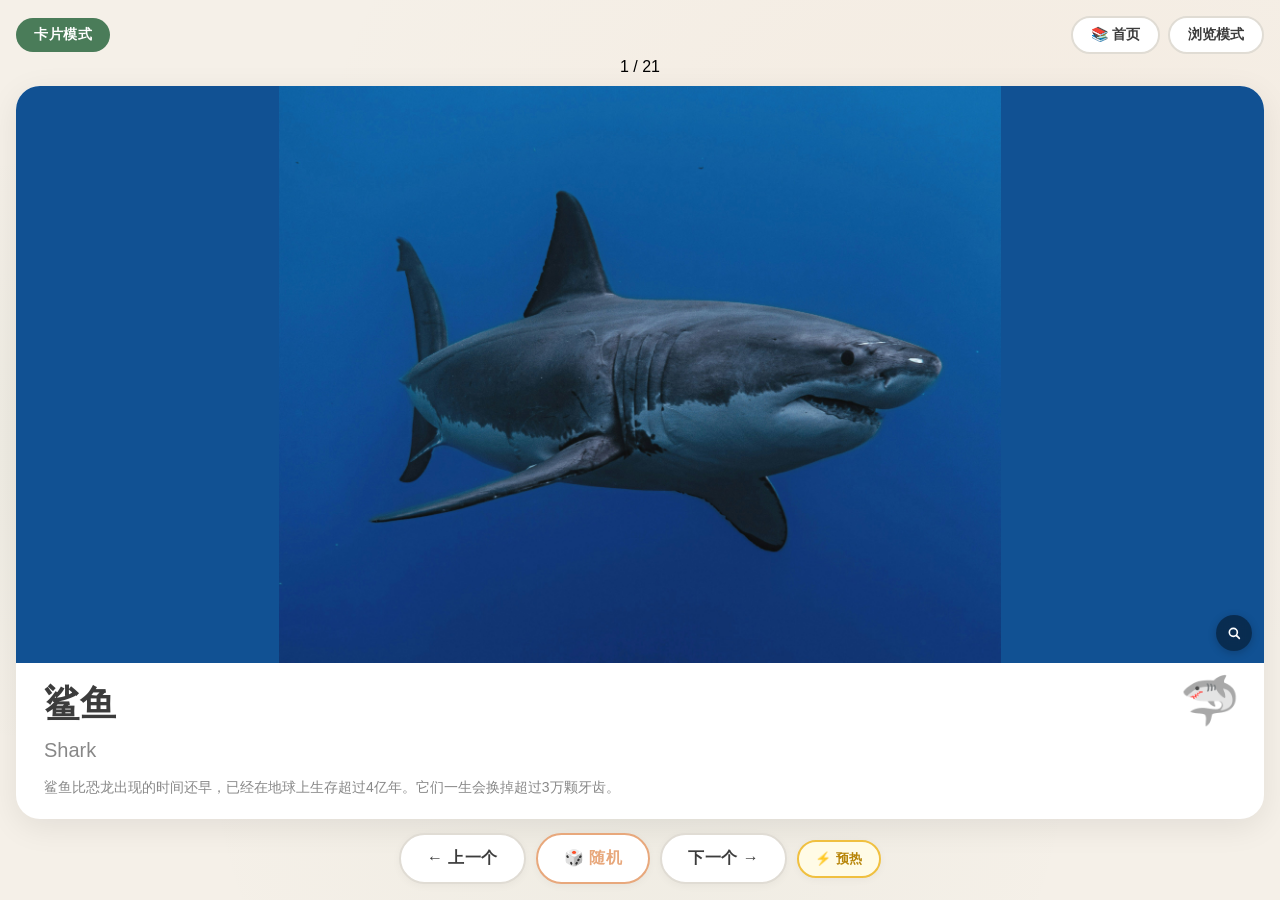
==== animal-cards.html @ 276eeb22 "fix: 预热按钮改为缓存全部21张原始数据，不受随机排列影响；goRandom不再清空缓存" ====
<!DOCTYPE html>
<html lang="zh-CN">
<head>
    <meta charset="UTF-8">
    <meta name="viewport" content="width=device-width, initial-scale=1.0, viewport-fit=cover">
    <link rel="manifest" href="manifest.json">
    <link rel="preconnect" href="https://simiely.github.io">
    <meta name="theme-color" content="#4a7c59">
    <title>卡片模式 - Animal Flashcards</title>
    <style>
        :root {
            --bg: #f5f0e8;
            --card-bg: #ffffff;
            --primary: #4a7c59;
            --accent: #e8a87c;
            --text: #3c3c3c;
            --radius: 24px;
            --safe-top: env(safe-area-inset-top, 0px);
            --safe-bottom: env(safe-area-inset-bottom, 0px);
        }
        * { margin:0; padding:0; box-sizing:border-box; }
        html, body { height: 100%; overflow: hidden; }
        body {
            font-family: 'Segoe UI','PingFang SC','Microsoft YaHei','Noto Sans SC',sans-serif;
            background: var(--bg);
            background-image:
                radial-gradient(ellipse at 20% 50%, rgba(74,124,89,0.05) 0%, transparent 50%),
                radial-gradient(ellipse at 80% 20%, rgba(232,168,124,0.06) 0%, transparent 50%),
                radial-gradient(ellipse at 50% 80%, rgba(74,124,89,0.04) 0%, transparent 50%);
            display: flex; align-items: center; justify-content: center;
            user-select: none;
            -webkit-user-select: none;
            -webkit-tap-highlight-color: transparent;
        }
        .container {
            width: 100%; max-width: 100%;
            height: 100dvh; height: 100svh;
            display: flex; flex-direction: column; align-items: center;
            padding: calc(12px + var(--safe-top)) 16px calc(12px + var(--safe-bottom)) 16px;
        }
        .header { flex-shrink: 0; width: 100%; text-align: center; }
        .header-top {
            display: flex; align-items: center; justify-content: space-between;
            padding: 4px 0; position: relative;
        }
        .header .badge {
            display: inline-block; background: var(--primary); color: #fff;
            font-size: 14px; padding: 8px 18px; border-radius: 20px; letter-spacing: 0.5px;
            flex-shrink: 0; font-weight: 600;
        }
        .header .category-title {
            font-size: clamp(20px, 4.5vw, 26px); font-weight: 700; color: var(--text);
            letter-spacing: 1px; position: absolute; left: 50%; transform: translateX(-50%);
            pointer-events: none;
        }
        .header .btn-select {
            display: inline-block; background: var(--card-bg); color: var(--text);
            font-size: 14px; padding: 8px 18px; border-radius: 20px;
            border: 2px solid #e0dcd4; cursor: pointer; text-decoration: none;
            transition: all 0.2s; font-weight: 600; white-space: nowrap;
            -webkit-tap-highlight-color: transparent;
            flex-shrink: 0;
        }
        .header .btn-select:active { border-color: var(--primary); color: var(--primary); }
        .header .btn-group {
            display: flex; gap: 8px; flex-shrink: 0;
        }
        .header .btn-home {
            display: inline-block; background: var(--card-bg); color: var(--text);
            font-size: 14px; padding: 8px 18px; border-radius: 20px;
            border: 2px solid #e0dcd4; cursor: pointer; text-decoration: none;
            font-weight: 600; transition: all 0.2s; white-space: nowrap;
            flex-shrink: 0;
            -webkit-tap-highlight-color: transparent;
        }
        .header .btn-home:active { border-color: var(--primary); color: var(--primary); }

        .card {
            width: 100%; flex: 1 1 auto; min-height: 0;
            background: var(--card-bg); border-radius: var(--radius);
            box-shadow: 0 8px 32px rgba(0,0,0,0.08); overflow: hidden;
            display: flex; flex-direction: column; margin: 10px 0;
        }

        .card-image {
            width: 100%; flex: 1 1 auto; min-height: 0;
            aspect-ratio: 3 / 4; max-height: 100%;
            overflow: hidden; background: #eef2e6; position: relative;
            touch-action: none;
        }
        .card-image.zoom-mode { cursor: grab; }
        .card-image.zoom-mode.dragging { cursor: grabbing; }
        .card-image img {
            position: absolute; display: block;
            width: 100%; height: 100%;
            object-fit: contain;
            transition: opacity 0.35s ease, transform 0.3s ease;
            pointer-events: none;
            user-select: none;
            -webkit-user-drag: none;
        }
        .card-image.zoom-mode img {
            object-fit: unset;
        }
        .card-image img.switching { opacity: 0; }

        /* 缩放切换按钮 */
        .zoom-toggle {
            position: absolute; bottom: 12px; right: 12px; z-index: 10;
            width: 36px; height: 36px; border-radius: 50%;
            background: rgba(0,0,0,0.45); border: none;
            color: #fff; font-size: 18px; line-height: 36px; text-align: center;
            cursor: pointer; backdrop-filter: blur(6px);
            -webkit-backdrop-filter: blur(6px);
            box-shadow: 0 2px 8px rgba(0,0,0,0.2);
            transition: all 0.25s; display: flex;
            align-items: center; justify-content: center;
            padding: 0;
        }
        .zoom-toggle:active { transform: scale(0.9); background: rgba(0,0,0,0.65); }
        .zoom-toggle svg { width: 16px; height: 16px; fill: none; stroke: #fff; stroke-width: 2.5; stroke-linecap: round; }
        .zoom-toggle.hidden { display: none; }

        .card-image.no-images {
            display: flex; align-items: center; justify-content: center; cursor: pointer;
        }
        .card-image.no-images .placeholder { text-align: center; }
        .card-image.no-images .placeholder .ph-emoji {
            font-size: clamp(80px, 18vw, 140px); display: block; line-height: 1;
        }
        .card-image.no-images .placeholder .ph-text {
            font-size: 11px; letter-spacing: 1px; color: #c0c0c0; margin-top: 4px;
        }

        .card-body {
            flex-shrink: 0; padding: 14px 24px 16px;
            text-align: left; min-height: 120px;
            display: flex; flex-direction: column; justify-content: center;
            position: relative;
        }
        .card-body .animal-emoji {
            position: absolute; top: 14px; right: 24px;
            font-size: clamp(36px, 7vw, 48px); line-height: 1;
            opacity: 0.85; cursor: pointer;
            -webkit-tap-highlight-color: transparent;
        }
        .card-body .animal-emoji:active { transform: scale(1.2); }
        .card-body .zh-name {
            font-size: clamp(28px, 5vw, 36px); font-weight: 700; color: var(--text);
            cursor: pointer; line-height: 1.3; min-height: 1.3em; padding-right: 60px;
            position: relative;
        }
        .card-body .zh-name:active { color: var(--primary); }
        .copy-tip {
            position: absolute; top: -28px; left: 50%; transform: translateX(-50%);
            background: rgba(0,0,0,0.7); color: #fff; font-size: 12px;
            padding: 3px 10px; border-radius: 10px; white-space: nowrap;
            pointer-events: none; opacity: 0; transition: opacity 0.3s;
        }
        .copy-tip.show { opacity: 1; }
        .card-body .en-name {
            font-size: clamp(17px, 3.5vw, 20px); font-weight: 400; color: #888;
            cursor: pointer; margin-top: 8px; line-height: 1.4; min-height: 1.4em;
            padding-right: 60px; position: relative;
        }
        .card-body .en-name:active { color: var(--accent); }
        .card-body .fact {
            font-size: clamp(12px, 2.2vw, 14px); color: #888; margin-top: 12px;
            line-height: 1.65; cursor: pointer;
            display: -webkit-box; -webkit-line-clamp: 3; -webkit-box-orient: vertical;
            overflow: hidden; padding-right: 4px;
        }
        .card-body .fact:active { color: var(--primary); }

        .nav {
            flex-shrink: 0; display: flex; gap: 10px; align-items: center;
            width: 100%; justify-content: center; padding: 4px 0;
        }
        .nav button {
            background: var(--card-bg); border: 2px solid #e0dcd4;
            color: var(--text); font-size: 15px; padding: 11px 22px;
            border-radius: 50px; cursor: pointer; transition: all 0.2s;
            font-weight: 600; letter-spacing: 0.5px;
            box-shadow: 0 2px 8px rgba(0,0,0,0.04);
            white-space: nowrap; -webkit-tap-highlight-color: transparent;
        }
        .nav button:active { border-color: var(--primary); color: var(--primary); transform: scale(0.95); }
        .nav .btn-random { border-color: var(--accent); color: var(--accent); }
        .nav .btn-random:active { background: var(--accent); color: #fff; }
        .nav .btn-warmup {
            background: #fffbe6; border-color: #f0c040; color: #b8860b;
            font-size: 13px; padding: 8px 16px;
        }
        .nav .btn-warmup:active { background: #f0c040; color: #fff; }
        .nav .btn-warmup.done { background: #e8f5e9; border-color: #66bb6a; color: #2e7d32; }
        .nav .btn-warmup.loading { opacity: 0.7; pointer-events: none; animation: pulse 1s ease-in-out infinite; }
        @keyframes pulse {
            0%, 100% { opacity: 0.7; }
            50% { opacity: 1; }
        }

        @media (min-width: 640px) {
            .card-body { min-height: 130px; }
        }
        @media (min-height: 850px) and (min-width: 400px) {
            .card-body { padding: 18px 28px 20px; min-height: 130px; }
            .nav button { padding: 13px 26px; font-size: 16px; }
        }
        @media (max-height: 700px) {
            .header-top { padding: 1px 0; }
            .header .badge { font-size: 12px; padding: 6px 14px; }
            .header .category-title { font-size: 18px; }
            .header .btn-select { font-size: 12px; padding: 6px 14px; }
            .header .btn-home { font-size: 12px; padding: 6px 14px; }
            .header .counter { font-size: 11px; }
            .card { margin: 6px 0; }
            .card-body { padding: 10px 16px 12px; min-height: 100px; }
            .card-body .fact { -webkit-line-clamp: 2; }
            .nav button { padding: 9px 16px; font-size: 13px; }
            .nav { gap: 8px; }
        }

        /* ========== 加载动画遮罩 ========== */
        .loading-overlay {
            position: fixed; top: 0; left: 0; width: 100%; height: 100%;
            background: var(--bg);
            display: flex; align-items: center; justify-content: center;
            z-index: 9999;
            transition: opacity 0.5s ease;
        }
        .loading-overlay.fade-out { opacity: 0; pointer-events: none; }
        .loading-overlay.hidden { display: none; }
        .loading-emoji {
            font-size: 80px;
            animation: breathe 1.2s ease-in-out infinite;
        }
        @keyframes breathe {
            0%, 100% { transform: scale(1); opacity: 0.7; }
            50% { transform: scale(1.3); opacity: 1; }
        }
    </style>
</head>
<body>

<!-- 加载动画遮罩 -->
<div class="loading-overlay" id="loadingOverlay">
    <div class="loading-emoji" id="loadingEmoji">🦁</div>
</div>

<div class="container">
    <div class="header">
        <div class="header-top">
            <div class="badge">卡片模式</div>
            <div class="category-title" style="display:none">动物</div>
            <div class="btn-group">
                <a class="btn-home" href="index.html">📚 首页</a>
                <a class="btn-select" href="animal-select.html">浏览模式</a>
            </div>
        </div>
        <div class="counter"><span id="currentIdx">1</span> / <span id="totalCount">20</span></div>
    </div>
    <div class="card" id="card">
        <div class="card-image" id="cardImage"></div>
        <div class="card-body">
            <div class="animal-emoji" id="animalEmoji"></div>
            <div class="zh-name" id="zhName"></div>
            <div class="en-name" id="enName"></div>
            <div class="fact" id="fact"></div>
        </div>
    </div>
    <div class="nav">
        <button onclick="goTo(currentIndex - 1)">← 上一个</button>
        <button class="btn-random" onclick="goRandom()">🎲 随机</button>
        <button onclick="goTo(currentIndex + 1)">下一个 →</button>
        <button class="btn-warmup" id="btnWarmup" onclick="warmupCache()" title="预加载后续10张卡片，翻页更流畅">⚡ 预热</button>
    </div>
</div>

<script>
if ('serviceWorker' in navigator) {
  navigator.serviceWorker.register('/word-cards/sw.js').catch(function(){});
}
</script>
<script src="animal-data.js"></script>
<script src="image-interaction.js"></script>
<script>
// ============================================================
// 图片和声音文件路径说明：见 animal-data.js
// ============================================================

let currentIndex = 0;

const cardImage = document.getElementById('cardImage');
const zhNameEl = document.getElementById('zhName');
const enNameEl = document.getElementById('enName');
const factEl = document.getElementById('fact');
const currentIdxEl = document.getElementById('currentIdx');
const totalCountEl = document.getElementById('totalCount');
const animalEmojiEl = document.getElementById('animalEmoji');
const loadingOverlay = document.getElementById('loadingOverlay');
const loadingEmoji = document.getElementById('loadingEmoji');

// ========== 展示顺序 ==========
let displayOrder = [];     // 展示顺序（全局索引数组，已随机打乱）
let preloaded = {};        // 已预加载的资源缓存: { url: true }

// 生成随机展示顺序
function buildOrder() {
    const total = animals.length;
    const shuffled = Array.from({length: total}, function(_, i) { return i; });
    for (let i = shuffled.length - 1; i > 0; i--) {
        const j = Math.floor(Math.random() * (i + 1));
        const tmp = shuffled[i]; shuffled[i] = shuffled[j]; shuffled[j] = tmp;
    }
    displayOrder = shuffled;
}

// 获取当前展示的动物数据
function currentAnimal() {
    const realIdx = displayOrder[currentIndex];
    return animals[realIdx];
}

// 预加载指定索引的动物图片，返回 Promise
function preloadOne(idx) {
    return new Promise(function(resolve) {
        var a = animals[displayOrder[idx]];
        if (!a.image) { resolve(); return; }
        if (preloaded[a.image]) { resolve(); return; }
        preloaded[a.image] = true;

        var img = new Image();
        var done = false;
        function finish() {
            if (done) return;
            done = true;
            resolve();
        }
        img.onload = finish;
        img.onerror = finish;
        img.src = a.image;
        // 缓存命中时 onload 可能不触发
        if (img.complete) finish();
        // 超时兜底
        setTimeout(finish, 5000);
    });
}

// 后台静默加载音频（不阻塞）
function preloadAudio(idx) {
    var a = animals[displayOrder[idx]];
    var srcs = [];
    if (a.speech_zh) srcs.push(a.speech_zh);
    if (a.speech_en) srcs.push(a.speech_en);
    if (a.speech_fact) srcs.push(a.speech_fact);
    for (var i = 0; i < srcs.length; i++) {
        if (!preloaded[srcs[i]]) {
            preloaded[srcs[i]] = true;
            (function(src) {
                var audio = new Audio();
                audio.preload = 'auto';
                audio.src = src;
            })(srcs[i]);
        }
    }
}

// 预加载窗口：后方3个（即将看到的）+ 前方1个（回退用的）
var PRELOAD_AHEAD = 3;    // 当前索引之后预加载数
var PRELOAD_BEHIND = 1;   // 当前索引之前预加载数
var preloadingSet = {};   // 正在预加载中的索引

// 获取需要预加载的索引列表（不包含当前）
function getPreloadTargets() {
    var targets = [];
    var total = displayOrder.length;
    // 后方（即将翻到的）
    for (var i = 1; i <= PRELOAD_AHEAD; i++) {
        var idx = currentIndex + i;
        if (idx < total) targets.push(idx);
    }
    // 前方（回退用的）
    for (var i = 1; i <= PRELOAD_BEHIND; i++) {
        var idx = currentIndex - i;
        if (idx >= 0) targets.push(idx);
    }
    return targets;
}

// 并行预加载图片列表，返回 Promise
function preloadBatch(indices) {
    var promises = [];
    for (var i = 0; i < indices.length; i++) {
        (function(idx) {
            if (preloadingSet[idx]) return;
            preloadingSet[idx] = true;
            promises.push(
                preloadOne(idx).then(function() {
                    preloadingSet[idx] = false;
                    preloadAudio(idx);
                })
            );
        })(indices[i]);
    }
    if (promises.length === 0) return Promise.resolve();
    return Promise.all(promises);
}

// 维护预加载窗口（后台静默，带防抖）
var maintainTimer = null;
function maintainPreload() {
    if (maintainTimer) clearTimeout(maintainTimer);
    maintainTimer = setTimeout(function() {
        maintainTimer = null;
        var targets = getPreloadTargets();
        var toLoad = [];
        for (var i = 0; i < targets.length; i++) {
            if (!preloadingSet[targets[i]]) toLoad.push(targets[i]);
        }
        if (toLoad.length > 0) preloadBatch(toLoad);
    }, 200);
}

// 显示加载动画
function showLoading(emoji) {
    loadingEmoji.textContent = emoji || '📷';
    loadingOverlay.classList.remove('hidden', 'fade-out');
}

// 隐藏加载动画（直接隐藏）
function hideLoading() {
    loadingOverlay.classList.add('hidden');
}

// ========== 音效 ==========
function playAnimalSound() {
    const animal = currentAnimal();
    var src = animal.sound;
    if (!src) return;
    const audio = new Audio(src);
    audio.volume = 0.8;
    audio.play().catch(function() {});
}

// ========== 语音朗读（预录制 MP3，全平台兼容） ==========
var speechAudio = null;

function speak(lang) {
    try {
        var animal = currentAnimal();
        var src;
        if (lang === 'zh') src = animal.speech_zh;
        else if (lang === 'en') src = animal.speech_en;
        else if (lang === 'fact') src = animal.speech_fact;
        if (!src) return;
        if (speechAudio) { speechAudio.pause(); speechAudio = null; }
        speechAudio = new Audio(src);
        speechAudio.volume = 1;
        speechAudio.play().catch(function(){});
    } catch(e) {}
}

// ========== 朗读+复制 ==========
function speakAndCopy(lang) {
    try { speak(lang); } catch(e) {}
    try {
        const animal = currentAnimal();
        const text = lang === 'zh' ? animal.zh : animal.en;
        const el = lang === 'zh' ? zhNameEl : enNameEl;

        // clipboard 可能不可用，不影响朗读
        try {
            if (navigator.clipboard && navigator.clipboard.writeText) {
                navigator.clipboard.writeText(text).catch(function(){});
            }
        } catch(e) {}

        // 显示复制提示气泡
        let tip = el.querySelector('.copy-tip');
        if (!tip) {
            tip = document.createElement('span');
            tip.className = 'copy-tip';
            tip.textContent = '已复制';
            el.appendChild(tip);
        }
        tip.classList.add('show');
        clearTimeout(el._copyTimer);
        el._copyTimer = setTimeout(function(){ tip.classList.remove('show'); }, 1000);
    } catch(e) {}
}

// ========== 图片渲染（使用 image-interaction.js 模块） ==========
var imageInteractionCleanup = null;

function renderImage() {
    // 清理上一次的交互绑定
    if (imageInteractionCleanup) { imageInteractionCleanup(); imageInteractionCleanup = null; }

    var animal = currentAnimal();
    var hasImage = animal.image && animal.image.length > 0;

    if (!hasImage) {
        cardImage.className = 'card-image no-images';
        cardImage.innerHTML = '<div class="placeholder"><div class="ph-emoji">' + (animal.emoji || '📷') + '</div><div class="ph-text">待添加图片</div></div>';
        return;
    }

    cardImage.className = 'card-image';
    cardImage.style.backgroundColor = '';
    cardImage.innerHTML = '<img src="' + animal.image + '" alt="' + animal.zh + '" id="cardImg" style="opacity:0"><button class="zoom-toggle" id="zoomToggle" title="放大填充"><svg viewBox="0 0 24 24"><circle cx="11" cy="11" r="6"/><line x1="20" y1="20" x2="16" y2="16"/></svg></button>';

    var cardImgEl = document.getElementById('cardImg');
    var zoomBtn = document.getElementById('zoomToggle');

    // 图片加载完成后淡入
    cardImgEl.onload = function() { cardImgEl.style.opacity = '1'; };
    cardImgEl.onerror = function() { cardImgEl.style.opacity = '1'; };
    if (cardImgEl.complete) cardImgEl.style.opacity = '1';

    // 初始化图片交互模块
    imageInteractionCleanup = initImageInteraction({
        container: cardImage,
        img: cardImgEl,
        zoomBtn: zoomBtn
    });
}

// ========== 卡片渲染 ==========
function renderCard() {
    const a = currentAnimal();
    zhNameEl.textContent = a.zh;
    enNameEl.textContent = a.en;
    factEl.textContent = a.fact;
    currentIdxEl.textContent = currentIndex + 1;
    totalCountEl.textContent = displayOrder.length;
    animalEmojiEl.textContent = a.emoji || '';
    renderImage();
}

// ========== 导航 ==========
var navLock = null;  // 导航锁：防止快速翻页时 loading 冲突

function goTo(idx) {
    // 如果正在加载中，取消上一次的等待
    if (navLock) {
        clearTimeout(navLock.timeout);
        navLock = null;
    }

    const total = displayOrder.length;
    if (idx < 0) idx = total - 1;
    if (idx >= total) idx = 0;

    var a = animals[displayOrder[idx]];
    var imgReady = !a.image || preloaded[a.image];

    if (imgReady) {
        // 图片已缓存，直接切换
        currentIndex = idx;
        renderCard();
        setTimeout(function() { speak('zh'); }, 300);
        maintainPreload();
    } else {
        // 图片未缓存，显示加载动画等待
        showLoading(a.emoji || '📷');
        var lock = { timeout: null };
        navLock = lock;
        lock.timeout = setTimeout(function() {
            if (navLock !== lock) return;
            navLock = null;
            currentIndex = idx;
            renderCard();
            hideLoading();
            maintainPreload();
        }, 5000);
        preloadOne(idx).then(function() {
            if (navLock !== lock) return;
            clearTimeout(lock.timeout);
            navLock = null;
            currentIndex = idx;
            renderCard();
            hideLoading();
            setTimeout(function() { speak('zh'); }, 300);
            maintainPreload();
        });
    }
}

function goRandom() {
    buildOrder();
    // 不清空 preloaded！已缓存的图片/音频继续有效
    preloadingSet = {};
    goTo(0);
}

// ========== 一键预热：缓存全部未加载的卡片 ==========
var warmupActive = false;

function warmupCache() {
    if (warmupActive) return;
    var btn = document.getElementById('btnWarmup');
    var total = displayOrder.length;

    // 收集所有未缓存图片的原始动物索引（按 data 数组，而非 displayOrder）
    var targets = [];
    var seen = {};
    for (var i = 0; i < animals.length; i++) {
        var a = animals[i];
        if (a.image && !preloaded[a.image] && !seen[a.image]) {
            seen[a.image] = true;
            targets.push(i);
        }
    }

    if (targets.length === 0) {
        btn.textContent = '✅ 已就绪';
        btn.classList.add('done');
        setTimeout(function() {
            btn.textContent = '⚡ 预热';
            btn.classList.remove('done');
        }, 2000);
        return;
    }

    warmupActive = true;
    btn.textContent = '⏳ ' + targets.length + '张...';
    btn.classList.add('loading');

    // 直接预热原始数据索引，与 displayOrder 无关
    preloadRawBatch(targets).then(function() {
        warmupActive = false;
        btn.classList.remove('loading');
        btn.textContent = '✅ 已就绪';
        btn.classList.add('done');
        setTimeout(function() {
            btn.textContent = '⚡ 预热';
            btn.classList.remove('done');
        }, 2000);
    });
}

// 预热原始数据索引（不依赖 displayOrder）
function preloadRawBatch(indices) {
    var promises = [];
    for (var i = 0; i < indices.length; i++) {
        (function(rawIdx) {
            var a = animals[rawIdx];
            if (!a.image || preloaded[a.image]) return;
            preloaded[a.image] = true;
            promises.push(
                new Promise(function(resolve) {
                    var img = new Image();
                    var done = false;
                    function finish() {
                        if (done) return;
                        done = true;
                        // 后台加载音频
                        var srcs = [];
                        if (a.speech_zh) srcs.push(a.speech_zh);
                        if (a.speech_en) srcs.push(a.speech_en);
                        if (a.speech_fact) srcs.push(a.speech_fact);
                        for (var j = 0; j < srcs.length; j++) {
                            if (!preloaded[srcs[j]]) {
                                preloaded[srcs[j]] = true;
                                var audio = new Audio();
                                audio.preload = 'auto';
                                audio.src = srcs[j];
                            }
                        }
                        resolve();
                    }
                    img.onload = finish;
                    img.onerror = finish;
                    img.src = a.image;
                    if (img.complete) finish();
                    setTimeout(finish, 5000);
                })
            );
        })(indices[i]);
    }
    if (promises.length === 0) return Promise.resolve();
    return Promise.all(promises);
}

document.addEventListener('keydown', function(e) {
    if (e.key === 'ArrowLeft') goTo(currentIndex - 1);
    if (e.key === 'ArrowRight') goTo(currentIndex + 1);
    if (e.key === ' ') { e.preventDefault(); goRandom(); }
});

// ========== 文字点击发音（事件代理） ==========
document.getElementById('card').addEventListener('pointerup', function(e) {
    var target = e.target;
    if (target === zhNameEl) { speakAndCopy('zh'); }
    else if (target === enNameEl) { speakAndCopy('en'); }
    else if (target === factEl) { speak('fact'); }
    else if (target === animalEmojiEl) { playAnimalSound(); }
});

// ========== 启动 ==========
buildOrder();

// 首次启动：预加载当前卡片 + 后方3个卡片 = 共4个，完成后再显示
// currentIndex=0，需要预加载索引 0,1,2,3
var initialTargets = getPreloadTargets();  // 返回 1,2,3
initialTargets.unshift(0);                 // 加上当前卡片 → 0,1,2,3

// 显示加载动画
showLoading(animals[displayOrder[0]].emoji || '📷');

// 总超时兜底：6秒后无论如何显示卡片
var bootTimeout = setTimeout(function() {
    if (bootTimeout) {
        bootTimeout = null;
        renderCard();
        hideLoading();
    }
}, 6000);

preloadBatch(initialTargets).then(function() {
    if (!bootTimeout) return; // 已被超时兜底处理
    clearTimeout(bootTimeout);
    bootTimeout = null;
    renderCard();
    hideLoading();
    setTimeout(function() { speak('zh'); }, 400);
    maintainPreload();
});
</script>
</body>
</html>
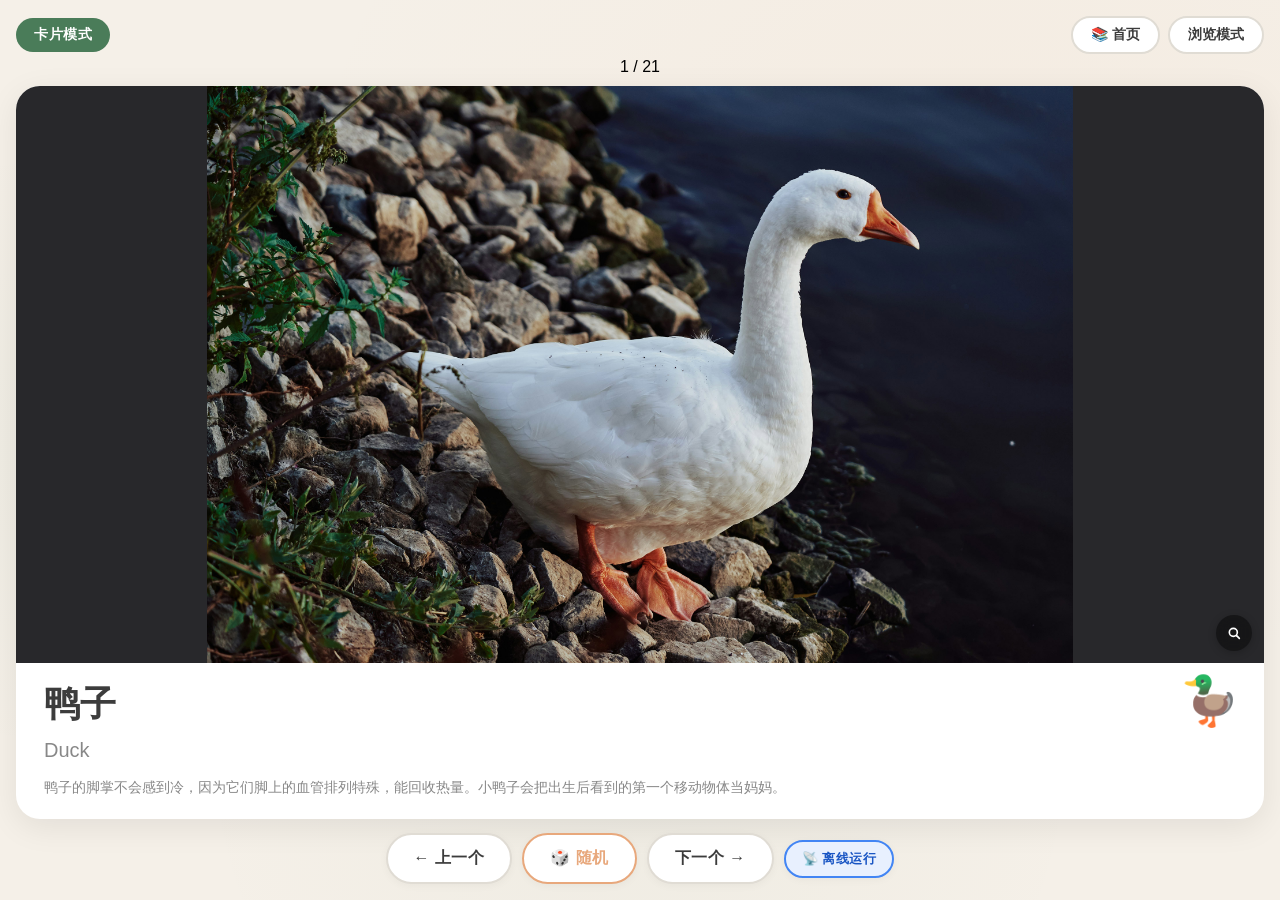
==== commit 6826322b: "feat: 将预热按钮升级为「离线运行」按钮，通过SW全量下载HTML+图片+音频到缓存，支持实时进度显示" ====
--- a/animal-cards.html
+++ b/animal-cards.html
@@ -187,13 +187,13 @@
         .nav button:active { border-color: var(--primary); color: var(--primary); transform: scale(0.95); }
         .nav .btn-random { border-color: var(--accent); color: var(--accent); }
         .nav .btn-random:active { background: var(--accent); color: #fff; }
-        .nav .btn-warmup {
-            background: #fffbe6; border-color: #f0c040; color: #b8860b;
+        .nav .btn-offline {
+            background: #e8f0fe; border-color: #4285f4; color: #1a56c4;
             font-size: 13px; padding: 8px 16px;
         }
-        .nav .btn-warmup:active { background: #f0c040; color: #fff; }
-        .nav .btn-warmup.done { background: #e8f5e9; border-color: #66bb6a; color: #2e7d32; }
-        .nav .btn-warmup.loading { opacity: 0.7; pointer-events: none; animation: pulse 1s ease-in-out infinite; }
+        .nav .btn-offline:active { background: #4285f4; color: #fff; }
+        .nav .btn-offline.done { background: #e8f5e9; border-color: #66bb6a; color: #2e7d32; }
+        .nav .btn-offline.loading { opacity: 0.7; pointer-events: none; animation: pulse 1s ease-in-out infinite; }
         @keyframes pulse {
             0%, 100% { opacity: 0.7; }
             50% { opacity: 1; }
@@ -272,7 +272,7 @@
         <button onclick="goTo(currentIndex - 1)">← 上一个</button>
         <button class="btn-random" onclick="goRandom()">🎲 随机</button>
         <button onclick="goTo(currentIndex + 1)">下一个 →</button>
-        <button class="btn-warmup" id="btnWarmup" onclick="warmupCache()" title="预加载后续10张卡片，翻页更流畅">⚡ 预热</button>
+        <button class="btn-offline" id="btnOffline" onclick="goOffline()" title="下载全部资源到本地，之后无需网络也能使用">📡 离线运行</button>
     </div>
 </div>
 
@@ -593,93 +593,72 @@
     goTo(0);
 }
 
-// ========== 一键预热：缓存全部未加载的卡片 ==========
-var warmupActive = false;
-
-function warmupCache() {
-    if (warmupActive) return;
-    var btn = document.getElementById('btnWarmup');
-    var total = displayOrder.length;
-
-    // 收集所有未缓存图片的原始动物索引（按 data 数组，而非 displayOrder）
-    var targets = [];
-    var seen = {};
+// ========== 一键离线：通过 Service Worker 全量缓存所有资源 ==========
+var offlineActive = false;
+
+function goOffline() {
+    if (offlineActive) return;
+    var btn = document.getElementById('btnOffline');
+
+    if (!navigator.serviceWorker || !navigator.serviceWorker.controller) {
+        btn.textContent = '⚠️ SW未就绪';
+        btn.classList.add('done');
+        setTimeout(function() {
+            btn.textContent = '📡 离线运行';
+            btn.classList.remove('done');
+        }, 3000);
+        return;
+    }
+
+    // 收集全部资源 URL
+    var urls = [];
+    // 核心文件
+    var base = '/word-cards';
+    urls.push(base + '/');
+    urls.push(base + '/index.html');
+    urls.push(base + '/animal-cards.html');
+    urls.push(base + '/animal-select.html');
+    urls.push(base + '/animal-data.js');
+    urls.push(base + '/image-interaction.js');
+    urls.push(base + '/manifest.json');
+    // 全部21只动物的图片和音频
     for (var i = 0; i < animals.length; i++) {
         var a = animals[i];
-        if (a.image && !preloaded[a.image] && !seen[a.image]) {
-            seen[a.image] = true;
-            targets.push(i);
-        }
-    }
-
-    if (targets.length === 0) {
-        btn.textContent = '✅ 已就绪';
-        btn.classList.add('done');
-        setTimeout(function() {
-            btn.textContent = '⚡ 预热';
-            btn.classList.remove('done');
-        }, 2000);
-        return;
-    }
-
-    warmupActive = true;
-    btn.textContent = '⏳ ' + targets.length + '张...';
+        if (a.image) urls.push(a.image);
+        if (a.speech_zh) urls.push(a.speech_zh);
+        if (a.speech_en) urls.push(a.speech_en);
+        if (a.speech_fact) urls.push(a.speech_fact);
+        if (a.sound) urls.push(a.sound);
+    }
+
+    offlineActive = true;
+    btn.textContent = '⏳ 0/' + urls.length;
     btn.classList.add('loading');
 
-    // 直接预热原始数据索引，与 displayOrder 无关
-    preloadRawBatch(targets).then(function() {
-        warmupActive = false;
-        btn.classList.remove('loading');
-        btn.textContent = '✅ 已就绪';
-        btn.classList.add('done');
-        setTimeout(function() {
-            btn.textContent = '⚡ 预热';
-            btn.classList.remove('done');
-        }, 2000);
-    });
-}
-
-// 预热原始数据索引（不依赖 displayOrder）
-function preloadRawBatch(indices) {
-    var promises = [];
-    for (var i = 0; i < indices.length; i++) {
-        (function(rawIdx) {
-            var a = animals[rawIdx];
-            if (!a.image || preloaded[a.image]) return;
-            preloaded[a.image] = true;
-            promises.push(
-                new Promise(function(resolve) {
-                    var img = new Image();
-                    var done = false;
-                    function finish() {
-                        if (done) return;
-                        done = true;
-                        // 后台加载音频
-                        var srcs = [];
-                        if (a.speech_zh) srcs.push(a.speech_zh);
-                        if (a.speech_en) srcs.push(a.speech_en);
-                        if (a.speech_fact) srcs.push(a.speech_fact);
-                        for (var j = 0; j < srcs.length; j++) {
-                            if (!preloaded[srcs[j]]) {
-                                preloaded[srcs[j]] = true;
-                                var audio = new Audio();
-                                audio.preload = 'auto';
-                                audio.src = srcs[j];
-                            }
-                        }
-                        resolve();
-                    }
-                    img.onload = finish;
-                    img.onerror = finish;
-                    img.src = a.image;
-                    if (img.complete) finish();
-                    setTimeout(finish, 5000);
-                })
-            );
-        })(indices[i]);
-    }
-    if (promises.length === 0) return Promise.resolve();
-    return Promise.all(promises);
+    // 通过 MessageChannel 与 SW 通信，实时获取进度
+    var channel = new MessageChannel();
+    channel.port1.onmessage = function(e) {
+        var data = e.data;
+        if (data.complete) {
+            // 全部完成
+            offlineActive = false;
+            btn.classList.remove('loading');
+            btn.textContent = '✅ 已离线 (' + (data.total - data.failed) + '/' + data.total + ')';
+            btn.classList.add('done');
+            setTimeout(function() {
+                btn.textContent = '📡 离线运行';
+                btn.classList.remove('done');
+            }, 4000);
+        } else {
+            // 进度更新
+            btn.textContent = '⏳ ' + data.done + '/' + data.total;
+        }
+    };
+
+    navigator.serviceWorker.controller.postMessage(
+        { type: 'DOWNLOAD_ALL', urls: urls },
+        [channel.port2]
+    );
 }
 
 document.addEventListener('keydown', function(e) {
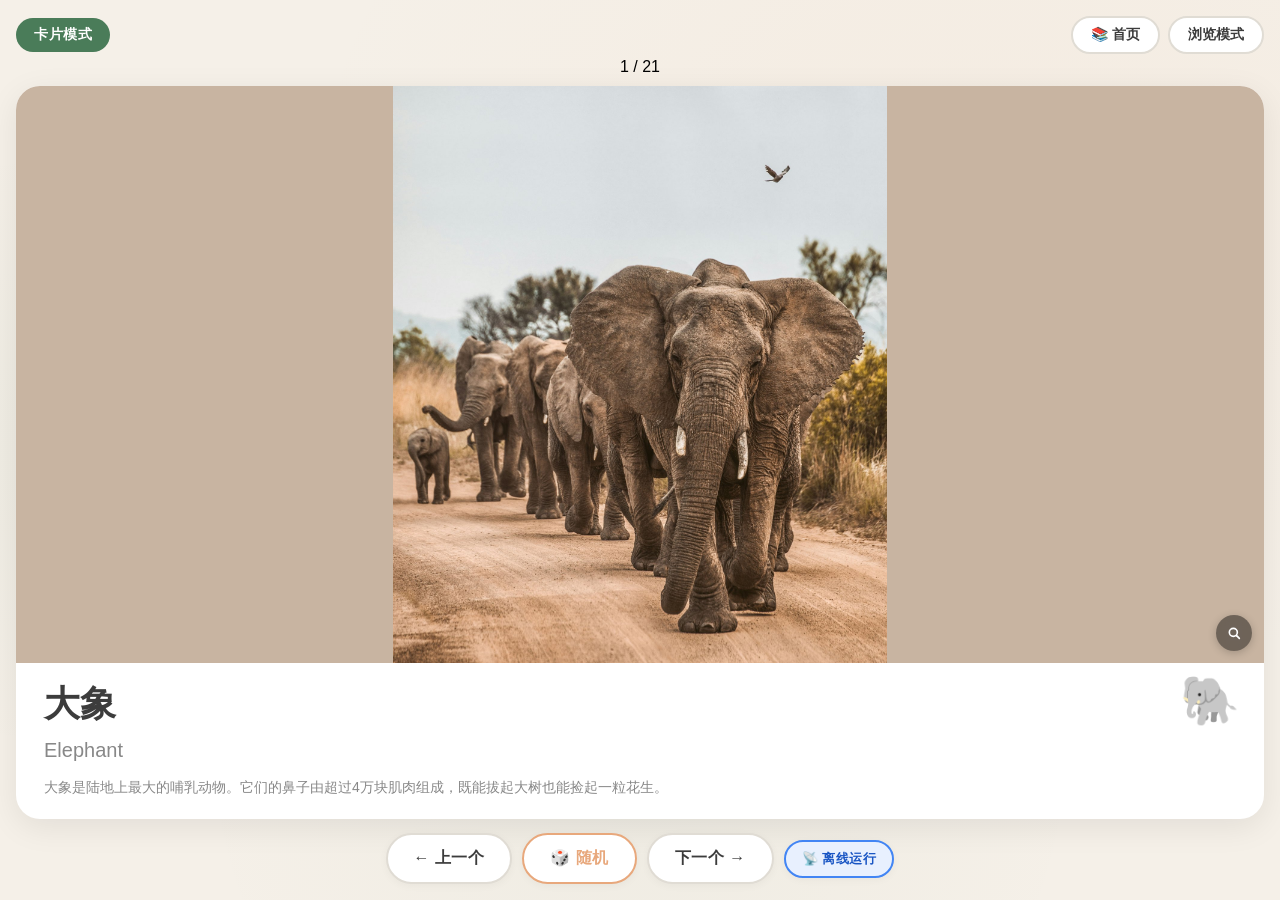
==== commit 1c8f3df6: "fix: 消除所有硬编码动物数量，后期新增动物零改动 - animal-cards.html: 计数器占位符 20 → '-'，启动后 JS 动态填充 - index.html: 加载 animal-" ====
--- a/animal-cards.html
+++ b/animal-cards.html
@@ -257,7 +257,7 @@
                 <a class="btn-select" href="animal-select.html">浏览模式</a>
             </div>
         </div>
-        <div class="counter"><span id="currentIdx">1</span> / <span id="totalCount">20</span></div>
+        <div class="counter"><span id="currentIdx">1</span> / <span id="totalCount">-</span></div>
     </div>
     <div class="card" id="card">
         <div class="card-image" id="cardImage"></div>
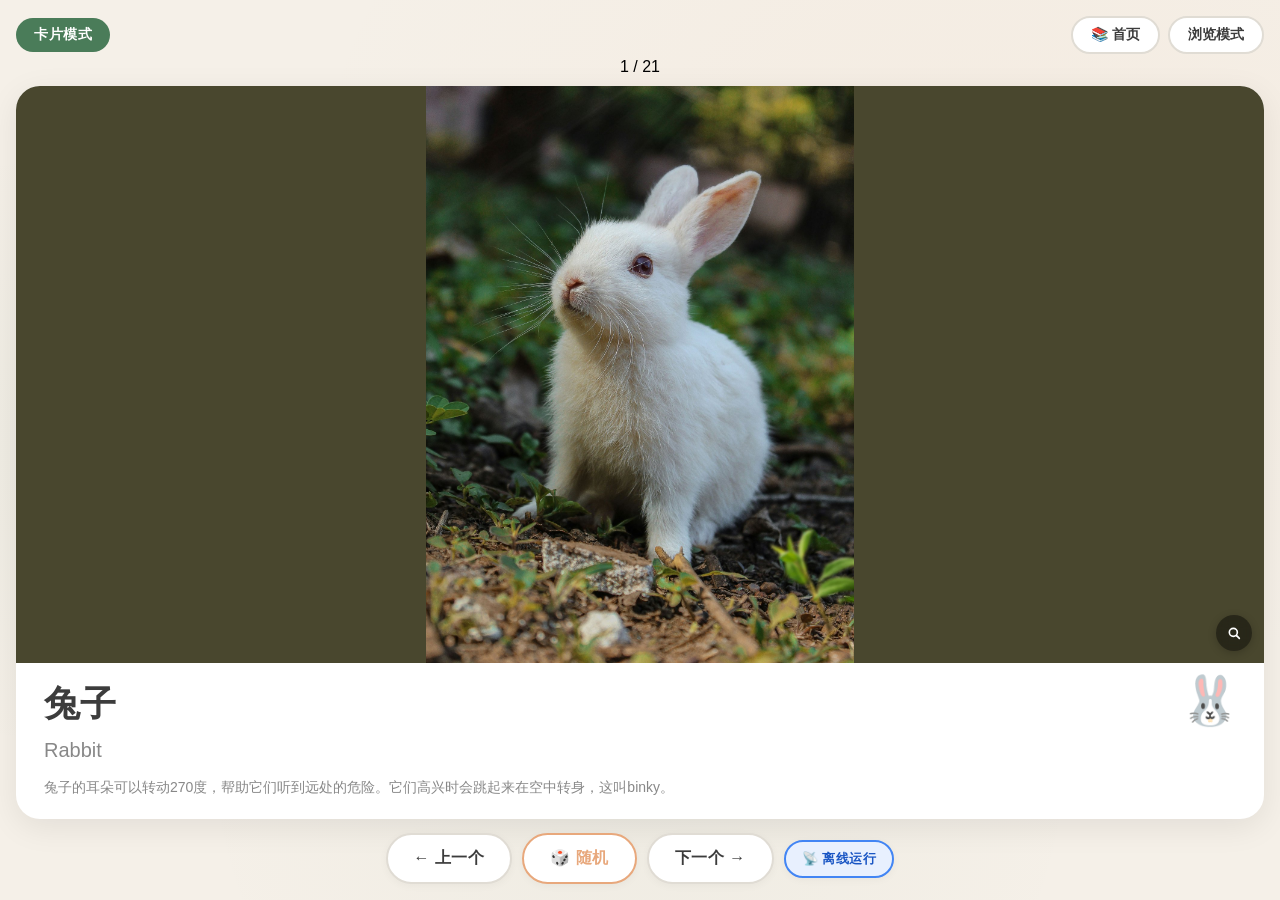
==== commit db2ee14b: "fix: P2 音频对象复用，消除内存泄漏 - 播放语音/叫声：改为复用全局单例 Audio 对象，每次只换 src - 预加载音频：改用 fetch() 触发浏览器/SW 缓存，不再创建 Audio" ====
--- a/animal-cards.html
+++ b/animal-cards.html
@@ -347,6 +347,7 @@
 }
 
 // 后台静默加载音频（不阻塞）
+// 用 fetch 触发浏览器/SW 缓存，不再创建 Audio 对象堆积内存
 function preloadAudio(idx) {
     var a = animals[displayOrder[idx]];
     var srcs = [];
@@ -357,9 +358,7 @@
         if (!preloaded[srcs[i]]) {
             preloaded[srcs[i]] = true;
             (function(src) {
-                var audio = new Audio();
-                audio.preload = 'auto';
-                audio.src = src;
+                fetch(src).catch(function(){}); // 仅触发缓存，不持有对象
             })(srcs[i]);
         }
     }
@@ -432,18 +431,20 @@
     loadingOverlay.classList.add('hidden');
 }
 
-// ========== 音效 ==========
+// ========== 音效（复用单例） ==========
+var soundAudio = new Audio();
 function playAnimalSound() {
     const animal = currentAnimal();
     var src = animal.sound;
     if (!src) return;
-    const audio = new Audio(src);
-    audio.volume = 0.8;
-    audio.play().catch(function() {});
-}
-
-// ========== 语音朗读（预录制 MP3，全平台兼容） ==========
-var speechAudio = null;
+    soundAudio.pause();
+    soundAudio.src = src;
+    soundAudio.volume = 0.8;
+    soundAudio.play().catch(function() {});
+}
+
+// ========== 语音朗读（复用单例，预录制 MP3，全平台兼容） ==========
+var speechAudio = new Audio();
 
 function speak(lang) {
     try {
@@ -453,8 +454,8 @@
         else if (lang === 'en') src = animal.speech_en;
         else if (lang === 'fact') src = animal.speech_fact;
         if (!src) return;
-        if (speechAudio) { speechAudio.pause(); speechAudio = null; }
-        speechAudio = new Audio(src);
+        speechAudio.pause();
+        speechAudio.src = src;
         speechAudio.volume = 1;
         speechAudio.play().catch(function(){});
     } catch(e) {}
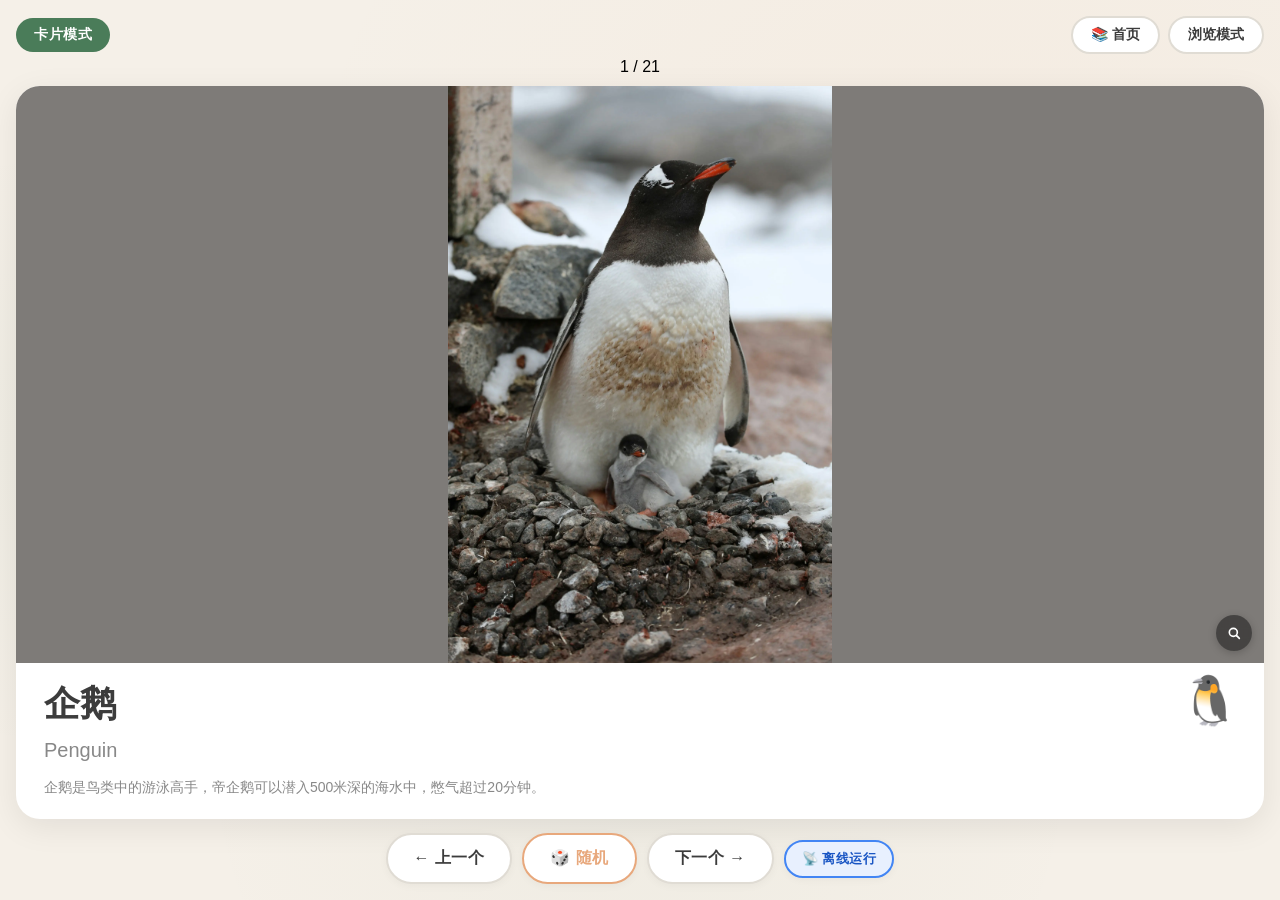
==== commit f90eb30c: "feat: 四项优化 — 滑动翻页 + 响应式图片 + 公共CSS + common.js 1. common.css: 提取三文件重复CSS（:root变量/reset/body/pulse动画/z" ====
--- a/animal-cards.html
+++ b/animal-cards.html
@@ -7,30 +7,15 @@
     <link rel="preconnect" href="https://simiely.github.io">
     <meta name="theme-color" content="#4a7c59">
     <title>卡片模式 - Animal Flashcards</title>
+    <link rel="stylesheet" href="common.css">
     <style>
-        :root {
-            --bg: #f5f0e8;
-            --card-bg: #ffffff;
-            --primary: #4a7c59;
-            --accent: #e8a87c;
-            --text: #3c3c3c;
-            --radius: 24px;
-            --safe-top: env(safe-area-inset-top, 0px);
-            --safe-bottom: env(safe-area-inset-bottom, 0px);
-        }
-        * { margin:0; padding:0; box-sizing:border-box; }
         html, body { height: 100%; overflow: hidden; }
         body {
-            font-family: 'Segoe UI','PingFang SC','Microsoft YaHei','Noto Sans SC',sans-serif;
-            background: var(--bg);
             background-image:
                 radial-gradient(ellipse at 20% 50%, rgba(74,124,89,0.05) 0%, transparent 50%),
                 radial-gradient(ellipse at 80% 20%, rgba(232,168,124,0.06) 0%, transparent 50%),
                 radial-gradient(ellipse at 50% 80%, rgba(74,124,89,0.04) 0%, transparent 50%);
             display: flex; align-items: center; justify-content: center;
-            user-select: none;
-            -webkit-user-select: none;
-            -webkit-tap-highlight-color: transparent;
         }
         .container {
             width: 100%; max-width: 100%;
@@ -85,40 +70,8 @@
         .card-image {
             width: 100%; flex: 1 1 auto; min-height: 0;
             aspect-ratio: 3 / 4; max-height: 100%;
-            overflow: hidden; background: #eef2e6; position: relative;
-            touch-action: none;
-        }
-        .card-image.zoom-mode { cursor: grab; }
-        .card-image.zoom-mode.dragging { cursor: grabbing; }
-        .card-image img {
-            position: absolute; display: block;
-            width: 100%; height: 100%;
-            object-fit: contain;
-            transition: opacity 0.35s ease, transform 0.3s ease;
-            pointer-events: none;
-            user-select: none;
-            -webkit-user-drag: none;
-        }
-        .card-image.zoom-mode img {
-            object-fit: unset;
         }
         .card-image img.switching { opacity: 0; }
-
-        /* 缩放切换按钮 */
-        .zoom-toggle {
-            position: absolute; bottom: 12px; right: 12px; z-index: 10;
-            width: 36px; height: 36px; border-radius: 50%;
-            background: rgba(0,0,0,0.45); border: none;
-            color: #fff; font-size: 18px; line-height: 36px; text-align: center;
-            cursor: pointer; backdrop-filter: blur(6px);
-            -webkit-backdrop-filter: blur(6px);
-            box-shadow: 0 2px 8px rgba(0,0,0,0.2);
-            transition: all 0.25s; display: flex;
-            align-items: center; justify-content: center;
-            padding: 0;
-        }
-        .zoom-toggle:active { transform: scale(0.9); background: rgba(0,0,0,0.65); }
-        .zoom-toggle svg { width: 16px; height: 16px; fill: none; stroke: #fff; stroke-width: 2.5; stroke-linecap: round; }
         .zoom-toggle.hidden { display: none; }
 
         .card-image.no-images {
@@ -138,19 +91,9 @@
             display: flex; flex-direction: column; justify-content: center;
             position: relative;
         }
-        .card-body .animal-emoji {
-            position: absolute; top: 14px; right: 24px;
-            font-size: clamp(36px, 7vw, 48px); line-height: 1;
-            opacity: 0.85; cursor: pointer;
-            -webkit-tap-highlight-color: transparent;
-        }
-        .card-body .animal-emoji:active { transform: scale(1.2); }
         .card-body .zh-name {
-            font-size: clamp(28px, 5vw, 36px); font-weight: 700; color: var(--text);
-            cursor: pointer; line-height: 1.3; min-height: 1.3em; padding-right: 60px;
-            position: relative;
-        }
-        .card-body .zh-name:active { color: var(--primary); }
+            min-height: 1.3em; padding-right: 60px; position: relative;
+        }
         .copy-tip {
             position: absolute; top: -28px; left: 50%; transform: translateX(-50%);
             background: rgba(0,0,0,0.7); color: #fff; font-size: 12px;
@@ -159,18 +102,12 @@
         }
         .copy-tip.show { opacity: 1; }
         .card-body .en-name {
-            font-size: clamp(17px, 3.5vw, 20px); font-weight: 400; color: #888;
-            cursor: pointer; margin-top: 8px; line-height: 1.4; min-height: 1.4em;
-            padding-right: 60px; position: relative;
-        }
-        .card-body .en-name:active { color: var(--accent); }
+            min-height: 1.4em; padding-right: 60px; position: relative;
+        }
         .card-body .fact {
-            font-size: clamp(12px, 2.2vw, 14px); color: #888; margin-top: 12px;
-            line-height: 1.65; cursor: pointer;
             display: -webkit-box; -webkit-line-clamp: 3; -webkit-box-orient: vertical;
             overflow: hidden; padding-right: 4px;
         }
-        .card-body .fact:active { color: var(--primary); }
 
         .nav {
             flex-shrink: 0; display: flex; gap: 10px; align-items: center;
@@ -192,12 +129,6 @@
             font-size: 13px; padding: 8px 16px;
         }
         .nav .btn-offline:active { background: #4285f4; color: #fff; }
-        .nav .btn-offline.done { background: #e8f5e9; border-color: #66bb6a; color: #2e7d32; }
-        .nav .btn-offline.loading { opacity: 0.7; pointer-events: none; animation: pulse 1s ease-in-out infinite; }
-        @keyframes pulse {
-            0%, 100% { opacity: 0.7; }
-            50% { opacity: 1; }
-        }
 
         @media (min-width: 640px) {
             .card-body { min-height: 130px; }
@@ -272,18 +203,15 @@
         <button onclick="goTo(currentIndex - 1)">← 上一个</button>
         <button class="btn-random" onclick="goRandom()">🎲 随机</button>
         <button onclick="goTo(currentIndex + 1)">下一个 →</button>
-        <button class="btn-offline" id="btnOffline" onclick="goOffline()" title="下载全部资源到本地，之后无需网络也能使用">📡 离线运行</button>
+        <button class="btn-offline" id="btnOffline" title="下载全部资源到本地，之后无需网络也能使用">📡 离线运行</button>
     </div>
 </div>
 
-<script>
-if ('serviceWorker' in navigator) {
-  navigator.serviceWorker.register('/word-cards/sw.js').catch(function(){});
-}
-</script>
 <script src="animal-data.js"></script>
 <script src="image-interaction.js"></script>
+<script src="common.js"></script>
 <script>
+registerSW();
 // ============================================================
 // 图片和声音文件路径说明：见 animal-data.js
 // ============================================================
@@ -431,39 +359,9 @@
     loadingOverlay.classList.add('hidden');
 }
 
-// ========== 音效（复用单例） ==========
-var soundAudio = new Audio();
-function playAnimalSound() {
-    const animal = currentAnimal();
-    var src = animal.sound;
-    if (!src) return;
-    soundAudio.pause();
-    soundAudio.src = src;
-    soundAudio.volume = 0.8;
-    soundAudio.play().catch(function() {});
-}
-
-// ========== 语音朗读（复用单例，预录制 MP3，全平台兼容） ==========
-var speechAudio = new Audio();
-
-function speak(lang) {
-    try {
-        var animal = currentAnimal();
-        var src;
-        if (lang === 'zh') src = animal.speech_zh;
-        else if (lang === 'en') src = animal.speech_en;
-        else if (lang === 'fact') src = animal.speech_fact;
-        if (!src) return;
-        speechAudio.pause();
-        speechAudio.src = src;
-        speechAudio.volume = 1;
-        speechAudio.play().catch(function(){});
-    } catch(e) {}
-}
-
 // ========== 朗读+复制 ==========
 function speakAndCopy(lang) {
-    try { speak(lang); } catch(e) {}
+    try { speak(lang, currentAnimal()); } catch(e) {}
     try {
         const animal = currentAnimal();
         const text = lang === 'zh' ? animal.zh : animal.en;
@@ -508,7 +406,11 @@
 
     cardImage.className = 'card-image';
     cardImage.style.backgroundColor = '';
-    cardImage.innerHTML = '<img src="' + animal.image + '" alt="' + animal.zh + '" id="cardImg" style="opacity:0"><button class="zoom-toggle" id="zoomToggle" title="放大填充"><svg viewBox="0 0 24 24"><circle cx="11" cy="11" r="6"/><line x1="20" y1="20" x2="16" y2="16"/></svg></button>';
+    var srcset = '';
+    if (animal.image_400 && animal.image_800) {
+        srcset = ' srcset="' + animal.image_400 + ' 400w, ' + animal.image_800 + ' 800w, ' + animal.image + ' 1600w" sizes="(max-width: 600px) 100vw, 50vw"';
+    }
+    cardImage.innerHTML = '<img src="' + animal.image + '"' + srcset + ' alt="' + animal.zh + '" id="cardImg" style="opacity:0"><button class="zoom-toggle" id="zoomToggle" title="放大填充"><svg viewBox="0 0 24 24"><circle cx="11" cy="11" r="6"/><line x1="20" y1="20" x2="16" y2="16"/></svg></button>';
 
     var cardImgEl = document.getElementById('cardImg');
     var zoomBtn = document.getElementById('zoomToggle');
@@ -559,7 +461,7 @@
         // 图片已缓存，直接切换
         currentIndex = idx;
         renderCard();
-        setTimeout(function() { speak('zh'); }, 300);
+        setTimeout(function() { speak('zh', currentAnimal()); }, 300);
         maintainPreload();
     } else {
         // 图片未缓存，显示加载动画等待
@@ -581,7 +483,7 @@
             currentIndex = idx;
             renderCard();
             hideLoading();
-            setTimeout(function() { speak('zh'); }, 300);
+            setTimeout(function() { speak('zh', currentAnimal()); }, 300);
             maintainPreload();
         });
     }
@@ -594,73 +496,53 @@
     goTo(0);
 }
 
-// ========== 一键离线：通过 Service Worker 全量缓存所有资源 ==========
-var offlineActive = false;
-
-function goOffline() {
-    if (offlineActive) return;
-    var btn = document.getElementById('btnOffline');
-
-    if (!navigator.serviceWorker || !navigator.serviceWorker.controller) {
-        btn.textContent = '⚠️ SW未就绪';
-        btn.classList.add('done');
-        setTimeout(function() {
-            btn.textContent = '📡 离线运行';
-            btn.classList.remove('done');
-        }, 3000);
-        return;
-    }
-
-    // 收集全部资源 URL
-    var urls = [];
-    // 核心文件
-    var base = '/word-cards';
-    urls.push(base + '/');
-    urls.push(base + '/index.html');
-    urls.push(base + '/animal-cards.html');
-    urls.push(base + '/animal-select.html');
-    urls.push(base + '/animal-data.js');
-    urls.push(base + '/image-interaction.js');
-    urls.push(base + '/manifest.json');
-    // 全部21只动物的图片和音频
-    for (var i = 0; i < animals.length; i++) {
-        var a = animals[i];
-        if (a.image) urls.push(a.image);
-        if (a.speech_zh) urls.push(a.speech_zh);
-        if (a.speech_en) urls.push(a.speech_en);
-        if (a.speech_fact) urls.push(a.speech_fact);
-        if (a.sound) urls.push(a.sound);
-    }
-
-    offlineActive = true;
-    btn.textContent = '⏳ 0/' + urls.length;
-    btn.classList.add('loading');
-
-    // 通过 MessageChannel 与 SW 通信，实时获取进度
-    var channel = new MessageChannel();
-    channel.port1.onmessage = function(e) {
-        var data = e.data;
-        if (data.complete) {
-            // 全部完成
-            offlineActive = false;
-            btn.classList.remove('loading');
-            btn.textContent = '✅ 已离线 (' + (data.total - data.failed) + '/' + data.total + ')';
-            btn.classList.add('done');
-            setTimeout(function() {
-                btn.textContent = '📡 离线运行';
-                btn.classList.remove('done');
-            }, 4000);
+// ========== 左右滑动翻页 ==========
+// 在 .card-body 和 .nav 上监听触摸滑动，避开 .card-image（图片拖拽区）
+var touchStartX = 0, touchStartY = 0, touchTracking = false;
+
+document.querySelector('.card-body').addEventListener('touchstart', function(e) {
+    if (e.touches.length !== 1) return;
+    touchStartX = e.touches[0].clientX;
+    touchStartY = e.touches[0].clientY;
+    touchTracking = true;
+}, { passive: true });
+
+document.querySelector('.card-body').addEventListener('touchend', function(e) {
+    if (!touchTracking) return;
+    touchTracking = false;
+    handleSwipe(e.changedTouches[0]);
+}, { passive: true });
+
+document.querySelector('.nav').addEventListener('touchstart', function(e) {
+    if (e.touches.length !== 1) return;
+    touchStartX = e.touches[0].clientX;
+    touchStartY = e.touches[0].clientY;
+    touchTracking = true;
+}, { passive: true });
+
+document.querySelector('.nav').addEventListener('touchend', function(e) {
+    if (!touchTracking) return;
+    touchTracking = false;
+    handleSwipe(e.changedTouches[0]);
+}, { passive: true });
+
+function handleSwipe(touch) {
+    // zoom mode 下禁用滑动翻页
+    if (cardImage.classList.contains('zoom-mode')) return;
+    var dx = touch.clientX - touchStartX;
+    var dy = touch.clientY - touchStartY;
+    // 水平滑动距离 > 50px 且 垂直 < 水平的 50%
+    if (Math.abs(dx) > 50 && Math.abs(dy) < Math.abs(dx) * 0.5) {
+        if (dx < 0) {
+            goTo(currentIndex + 1);  // 左滑 → 下一个
         } else {
-            // 进度更新
-            btn.textContent = '⏳ ' + data.done + '/' + data.total;
-        }
-    };
-
-    navigator.serviceWorker.controller.postMessage(
-        { type: 'DOWNLOAD_ALL', urls: urls },
-        [channel.port2]
-    );
-}
+            goTo(currentIndex - 1);  // 右滑 → 上一个
+        }
+    }
+}
+
+// ========== 离线运行按钮（使用 common.js 通用逻辑） ==========
+initOfflineButton(document.getElementById('btnOffline'), { defaultText: '📡 离线运行' });
 
 document.addEventListener('keydown', function(e) {
     if (e.key === 'ArrowLeft') goTo(currentIndex - 1);
@@ -673,8 +555,8 @@
     var target = e.target;
     if (target === zhNameEl) { speakAndCopy('zh'); }
     else if (target === enNameEl) { speakAndCopy('en'); }
-    else if (target === factEl) { speak('fact'); }
-    else if (target === animalEmojiEl) { playAnimalSound(); }
+    else if (target === factEl) { speak('fact', currentAnimal()); }
+    else if (target === animalEmojiEl) { playAnimalSound(currentAnimal()); }
 });
 
 // ========== 启动 ==========
@@ -703,7 +585,7 @@
     bootTimeout = null;
     renderCard();
     hideLoading();
-    setTimeout(function() { speak('zh'); }, 400);
+    setTimeout(function() { speak('zh', currentAnimal()); }, 400);
     maintainPreload();
 });
 </script>
--- a/common.css
+++ b/common.css
@@ -0,0 +1,93 @@
+/* ============================================================
+   common.css — 公共样式（三页面共享）
+   ============================================================ */
+
+:root {
+    --bg: #f5f0e8;
+    --card-bg: #ffffff;
+    --primary: #4a7c59;
+    --accent: #e8a87c;
+    --text: #3c3c3c;
+    --radius: 24px;
+    --safe-top: env(safe-area-inset-top, 0px);
+    --safe-bottom: env(safe-area-inset-bottom, 0px);
+}
+
+* { margin:0; padding:0; box-sizing:border-box; }
+
+body {
+    font-family: 'Segoe UI','PingFang SC','Microsoft YaHei','Noto Sans SC',sans-serif;
+    background: var(--bg);
+    user-select: none;
+    -webkit-user-select: none;
+    -webkit-tap-highlight-color: transparent;
+}
+
+@keyframes pulse {
+    0%, 100% { opacity: 0.7; }
+    50% { opacity: 1; }
+}
+
+/* ---- 卡片图片容器（公共） ---- */
+.card-image {
+    overflow: hidden; background: #eef2e6; position: relative;
+    touch-action: none;
+}
+.card-image.zoom-mode { cursor: grab; }
+.card-image.zoom-mode.dragging { cursor: grabbing; }
+.card-image img {
+    position: absolute; display: block;
+    width: 100%; height: 100%;
+    object-fit: contain;
+    transition: opacity 0.35s ease, transform 0.3s ease;
+    pointer-events: none;
+    user-select: none;
+    -webkit-user-drag: none;
+}
+.card-image.zoom-mode img {
+    object-fit: unset;
+}
+
+/* ---- 缩放切换按钮（公共） ---- */
+.zoom-toggle {
+    position: absolute; bottom: 12px; right: 12px; z-index: 10;
+    width: 36px; height: 36px; border-radius: 50%;
+    background: rgba(0,0,0,0.45); border: none;
+    color: #fff; font-size: 18px; line-height: 36px; text-align: center;
+    cursor: pointer; backdrop-filter: blur(6px);
+    -webkit-backdrop-filter: blur(6px);
+    box-shadow: 0 2px 8px rgba(0,0,0,0.2);
+    transition: all 0.25s; display: flex;
+    align-items: center; justify-content: center;
+    padding: 0;
+}
+.zoom-toggle:active { transform: scale(0.9); background: rgba(0,0,0,0.65); }
+.zoom-toggle svg { width: 16px; height: 16px; fill: none; stroke: #fff; stroke-width: 2.5; stroke-linecap: round; }
+
+/* ---- 卡片正文（公共） ---- */
+.card-body .animal-emoji {
+    position: absolute; top: 14px; right: 24px;
+    font-size: clamp(36px, 7vw, 48px); line-height: 1;
+    opacity: 0.85; cursor: pointer;
+    -webkit-tap-highlight-color: transparent;
+}
+.card-body .animal-emoji:active { transform: scale(1.2); }
+.card-body .zh-name {
+    font-size: clamp(28px, 5vw, 36px); font-weight: 700; color: var(--text);
+    cursor: pointer; line-height: 1.3;
+}
+.card-body .zh-name:active { color: var(--primary); }
+.card-body .en-name {
+    font-size: clamp(17px, 3.5vw, 20px); font-weight: 400; color: #888;
+    cursor: pointer; margin-top: 8px; line-height: 1.4;
+}
+.card-body .en-name:active { color: var(--accent); }
+.card-body .fact {
+    font-size: clamp(12px, 2.2vw, 14px); color: #888; margin-top: 12px;
+    line-height: 1.65; cursor: pointer;
+}
+.card-body .fact:active { color: var(--primary); }
+
+/* ---- 离线按钮公共状态 ---- */
+.btn-offline.done { background: #e8f5e9; border-color: #66bb6a; color: #2e7d32; }
+.btn-offline.loading { opacity: 0.7; pointer-events: none; animation: pulse 1s ease-in-out infinite; }
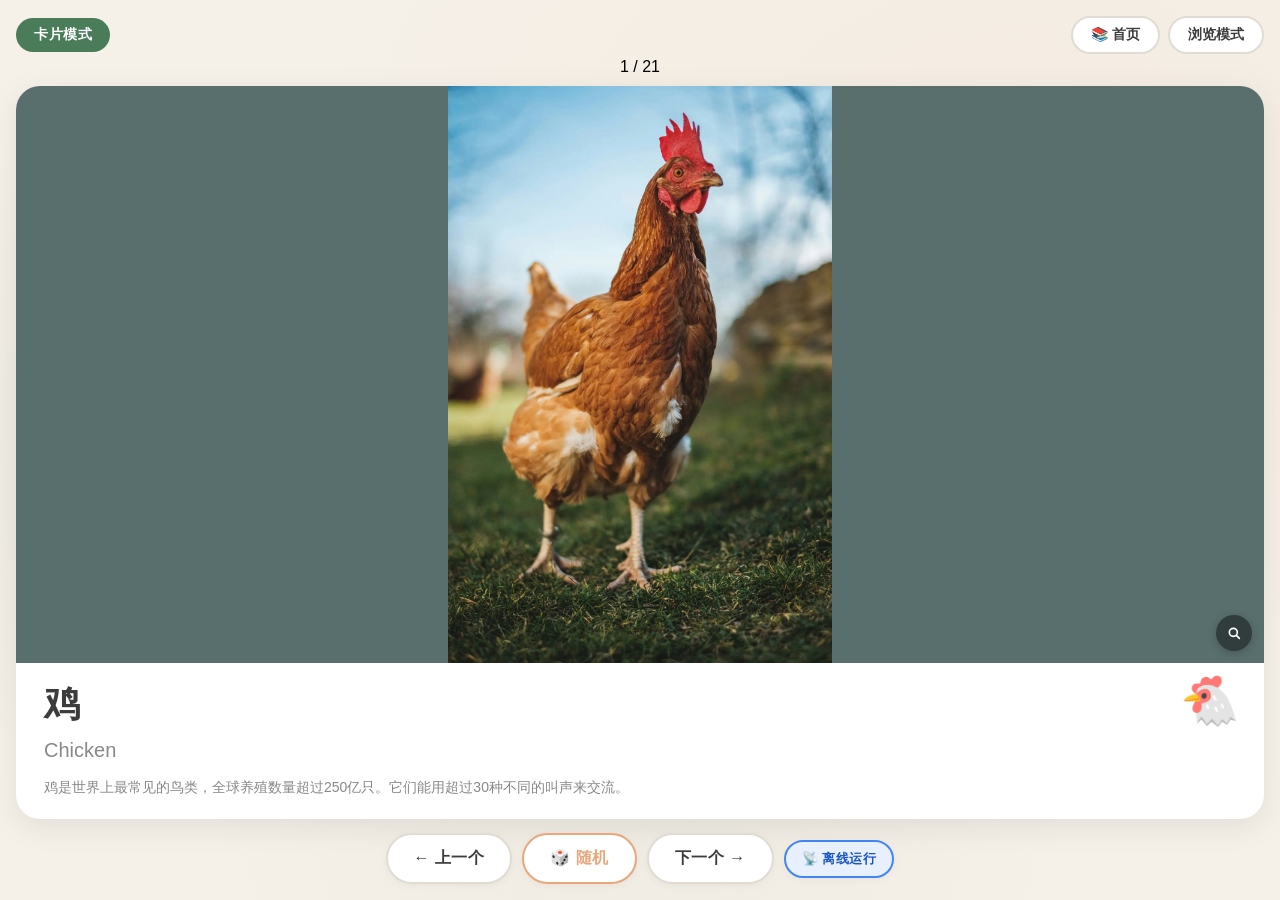
==== commit 9ead9ffd: "fix: 滑动翻页扩展到全卡片区域 + 图片加载失败显示emoji和重试按钮 1. 滑动翻页：从 .card-body/.nav 扩展到整个 .card 容器（含图片区）    - touchstar" ====
--- a/animal-cards.html
+++ b/animal-cards.html
@@ -129,6 +129,23 @@
             font-size: 13px; padding: 8px 16px;
         }
         .nav .btn-offline:active { background: #4285f4; color: #fff; }
+
+        /* 图片加载失败占位 */
+        .img-fallback {
+            display: flex; flex-direction: column;
+            align-items: center; justify-content: center;
+            width: 100%; height: 100%;
+        }
+        .fallback-emoji {
+            font-size: clamp(60px, 14vw, 100px); line-height: 1; margin-bottom: 16px;
+        }
+        .fallback-retry {
+            background: var(--card-bg); border: 2px solid var(--primary); color: var(--primary);
+            font-size: 14px; padding: 8px 20px; border-radius: 50px;
+            cursor: pointer; font-weight: 600; transition: all 0.2s;
+            -webkit-tap-highlight-color: transparent;
+        }
+        .fallback-retry:active { background: var(--primary); color: #fff; }
 
         @media (min-width: 640px) {
             .card-body { min-height: 130px; }
@@ -417,7 +434,14 @@
 
     // 图片加载完成后淡入
     cardImgEl.onload = function() { cardImgEl.style.opacity = '1'; };
-    cardImgEl.onerror = function() { cardImgEl.style.opacity = '1'; };
+    cardImgEl.onerror = function() {
+        // 显示 emoji 占位 + 重试按钮
+        cardImage.innerHTML = '<div class="img-fallback"><div class="fallback-emoji">' + (animal.emoji || '📷') + '</div><button class="fallback-retry" id="fallbackRetry">🔄 重新加载</button></div>';
+        document.getElementById('fallbackRetry').addEventListener('click', function(e) {
+            e.stopPropagation();
+            renderImage();
+        });
+    };
     if (cardImgEl.complete) cardImgEl.style.opacity = '1';
 
     // 初始化图片交互模块
@@ -497,40 +521,23 @@
 }
 
 // ========== 左右滑动翻页 ==========
-// 在 .card-body 和 .nav 上监听触摸滑动，避开 .card-image（图片拖拽区）
+// 在整个 .card 容器上监听触摸滑动（含图片区，zoom mode 下自动禁用）
 var touchStartX = 0, touchStartY = 0, touchTracking = false;
 
-document.querySelector('.card-body').addEventListener('touchstart', function(e) {
+document.getElementById('card').addEventListener('touchstart', function(e) {
     if (e.touches.length !== 1) return;
+    // zoom mode 下不跟踪滑动
+    if (cardImage.classList.contains('zoom-mode')) return;
     touchStartX = e.touches[0].clientX;
     touchStartY = e.touches[0].clientY;
     touchTracking = true;
 }, { passive: true });
 
-document.querySelector('.card-body').addEventListener('touchend', function(e) {
+document.getElementById('card').addEventListener('touchend', function(e) {
     if (!touchTracking) return;
     touchTracking = false;
-    handleSwipe(e.changedTouches[0]);
-}, { passive: true });
-
-document.querySelector('.nav').addEventListener('touchstart', function(e) {
-    if (e.touches.length !== 1) return;
-    touchStartX = e.touches[0].clientX;
-    touchStartY = e.touches[0].clientY;
-    touchTracking = true;
-}, { passive: true });
-
-document.querySelector('.nav').addEventListener('touchend', function(e) {
-    if (!touchTracking) return;
-    touchTracking = false;
-    handleSwipe(e.changedTouches[0]);
-}, { passive: true });
-
-function handleSwipe(touch) {
-    // zoom mode 下禁用滑动翻页
-    if (cardImage.classList.contains('zoom-mode')) return;
-    var dx = touch.clientX - touchStartX;
-    var dy = touch.clientY - touchStartY;
+    var dx = e.changedTouches[0].clientX - touchStartX;
+    var dy = e.changedTouches[0].clientY - touchStartY;
     // 水平滑动距离 > 50px 且 垂直 < 水平的 50%
     if (Math.abs(dx) > 50 && Math.abs(dy) < Math.abs(dx) * 0.5) {
         if (dx < 0) {
@@ -539,7 +546,7 @@
             goTo(currentIndex - 1);  // 右滑 → 上一个
         }
     }
-}
+}, { passive: true });
 
 // ========== 离线运行按钮（使用 common.js 通用逻辑） ==========
 initOfflineButton(document.getElementById('btnOffline'), { defaultText: '📡 离线运行' });
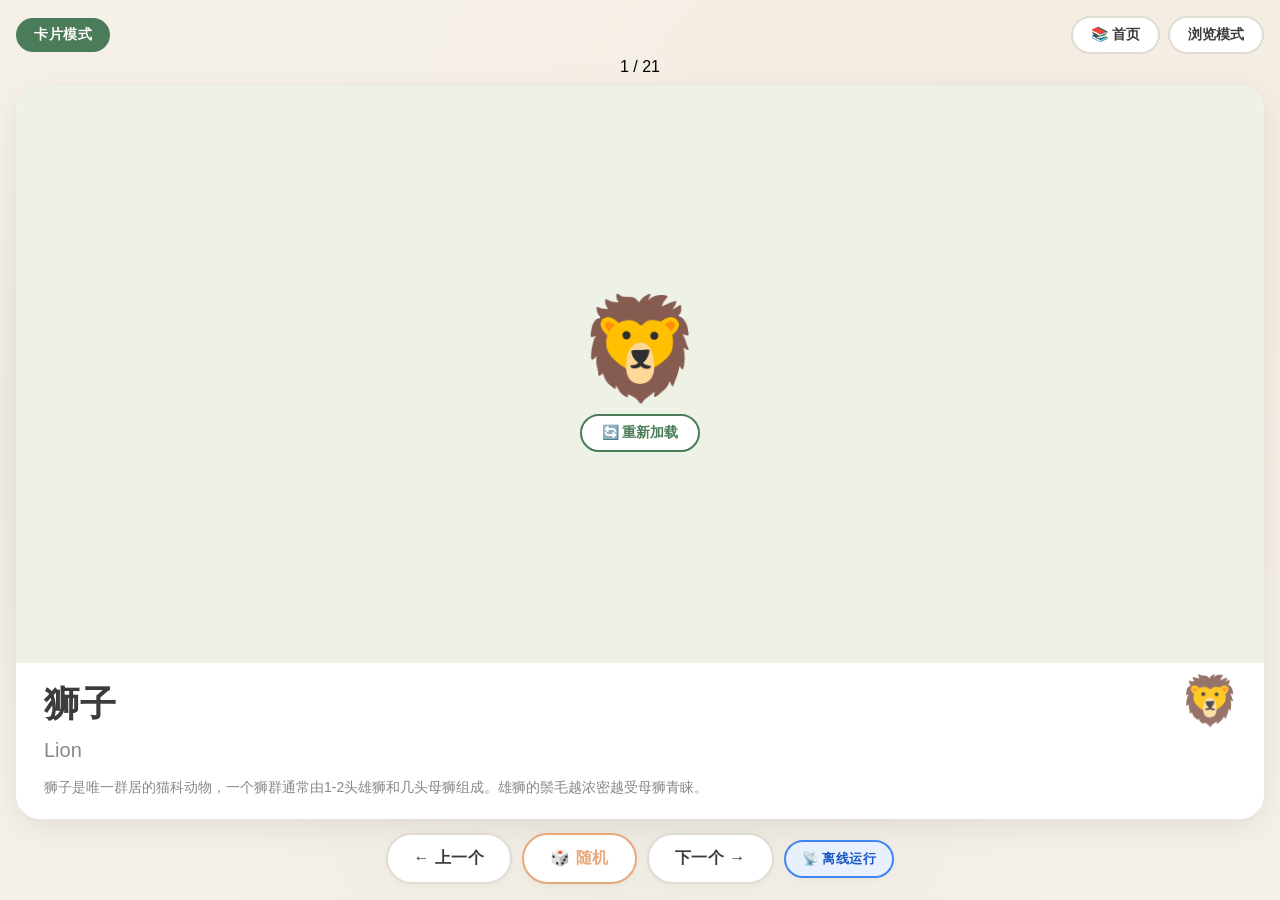
==== commit a9933c4d: "refactor: 移除 srcset 响应式图片逻辑，直接使用原图 JPG" ====
--- a/animal-cards.html
+++ b/animal-cards.html
@@ -423,11 +423,7 @@
 
     cardImage.className = 'card-image';
     cardImage.style.backgroundColor = '';
-    var srcset = '';
-    if (animal.image_400 && animal.image_800) {
-        srcset = ' srcset="' + animal.image_400 + ' 400w, ' + animal.image_800 + ' 800w, ' + animal.image + ' 1600w" sizes="(max-width: 600px) 100vw, 50vw"';
-    }
-    cardImage.innerHTML = '<img src="' + animal.image + '"' + srcset + ' alt="' + animal.zh + '" id="cardImg" style="opacity:0"><button class="zoom-toggle" id="zoomToggle" title="放大填充"><svg viewBox="0 0 24 24"><circle cx="11" cy="11" r="6"/><line x1="20" y1="20" x2="16" y2="16"/></svg></button>';
+    cardImage.innerHTML = '<img src="' + animal.image + '" alt="' + animal.zh + '" id="cardImg" style="opacity:0"><button class="zoom-toggle" id="zoomToggle" title="放大填充"><svg viewBox="0 0 24 24"><circle cx="11" cy="11" r="6"/><line x1="20" y1="20" x2="16" y2="16"/></svg></button>';
 
     var cardImgEl = document.getElementById('cardImg');
     var zoomBtn = document.getElementById('zoomToggle');
@@ -598,3 +594,4 @@
 </script>
 </body>
 </html>
+
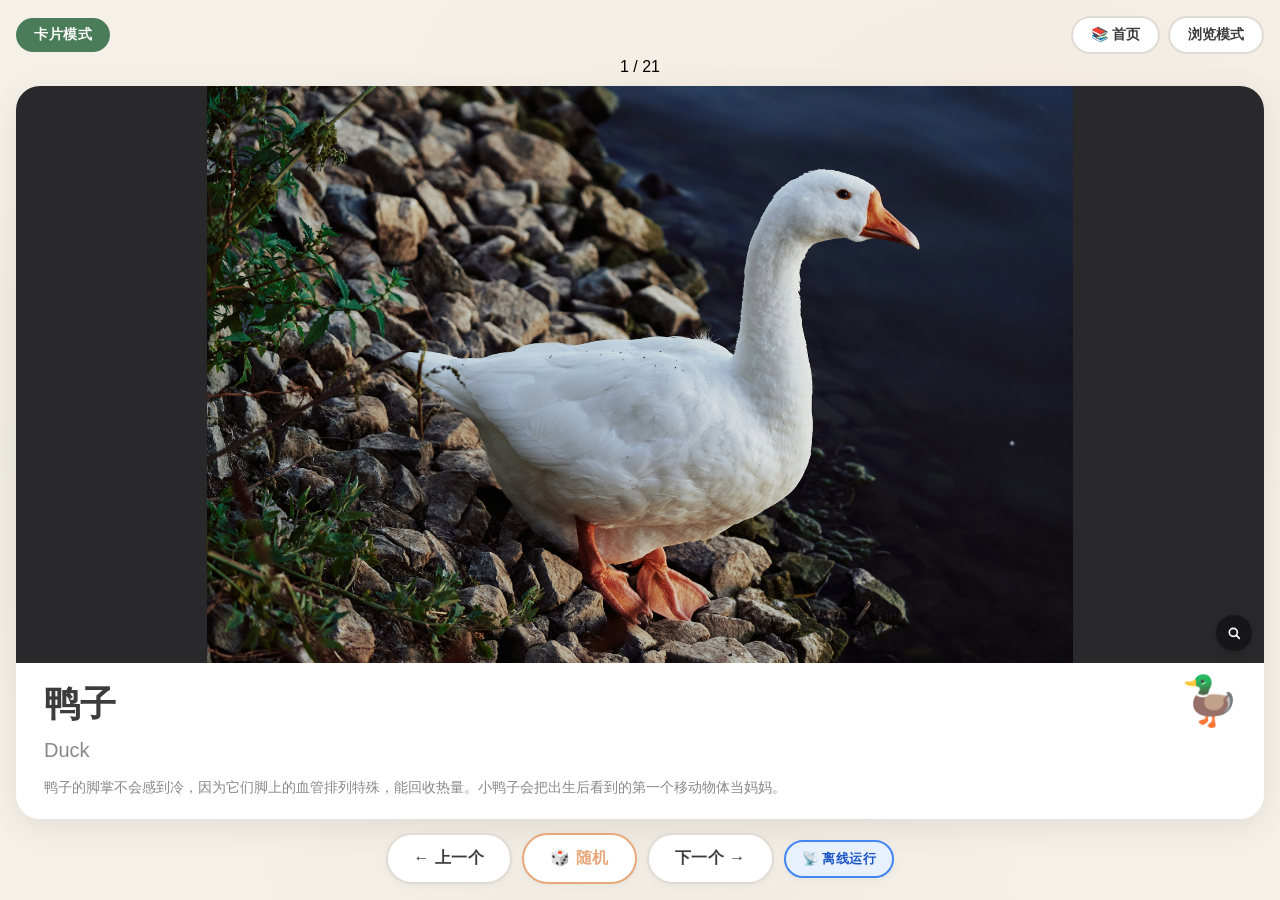
==== commit 36ba3f48: "refactor: emoji 点击从播放叫声改为朗读中文名" ====
--- a/animal-cards.html
+++ b/animal-cards.html
@@ -559,7 +559,7 @@
     if (target === zhNameEl) { speakAndCopy('zh'); }
     else if (target === enNameEl) { speakAndCopy('en'); }
     else if (target === factEl) { speak('fact', currentAnimal()); }
-    else if (target === animalEmojiEl) { playAnimalSound(currentAnimal()); }
+    else if (target === animalEmojiEl) { speak('zh', currentAnimal()); }
 });
 
 // ========== 启动 ==========
